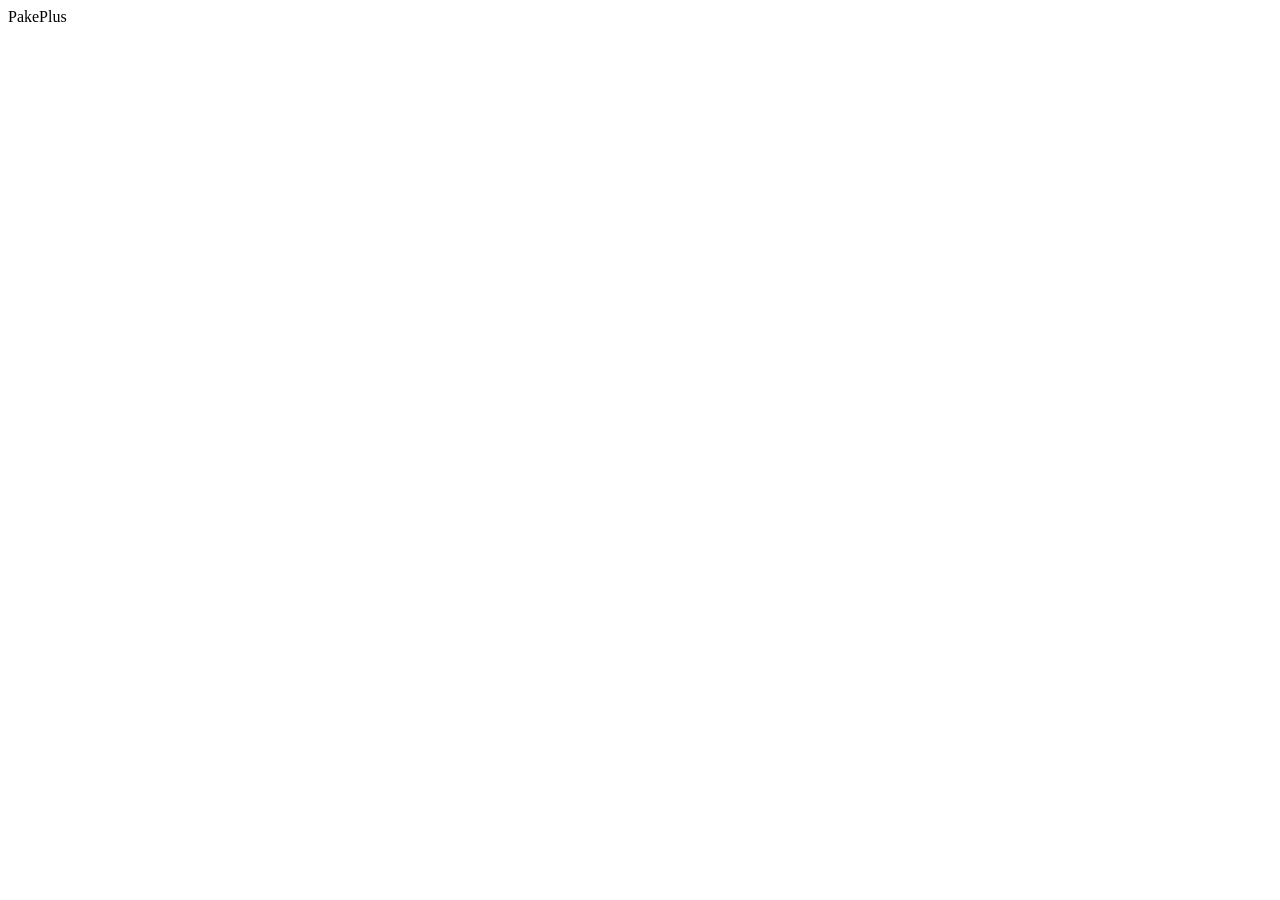
==== scripts/www/index.html @ 9c89e738 "Initial commit" ====
<!DOCTYPE html>
<html lang="en">
    <head>
        <meta charset="UTF-8" />
        <meta name="viewport" content="width=device-width, initial-scale=1.0" />
        <title>PakePlus</title>
    </head>
    <body>
        PakePlus
    </body>
</html>
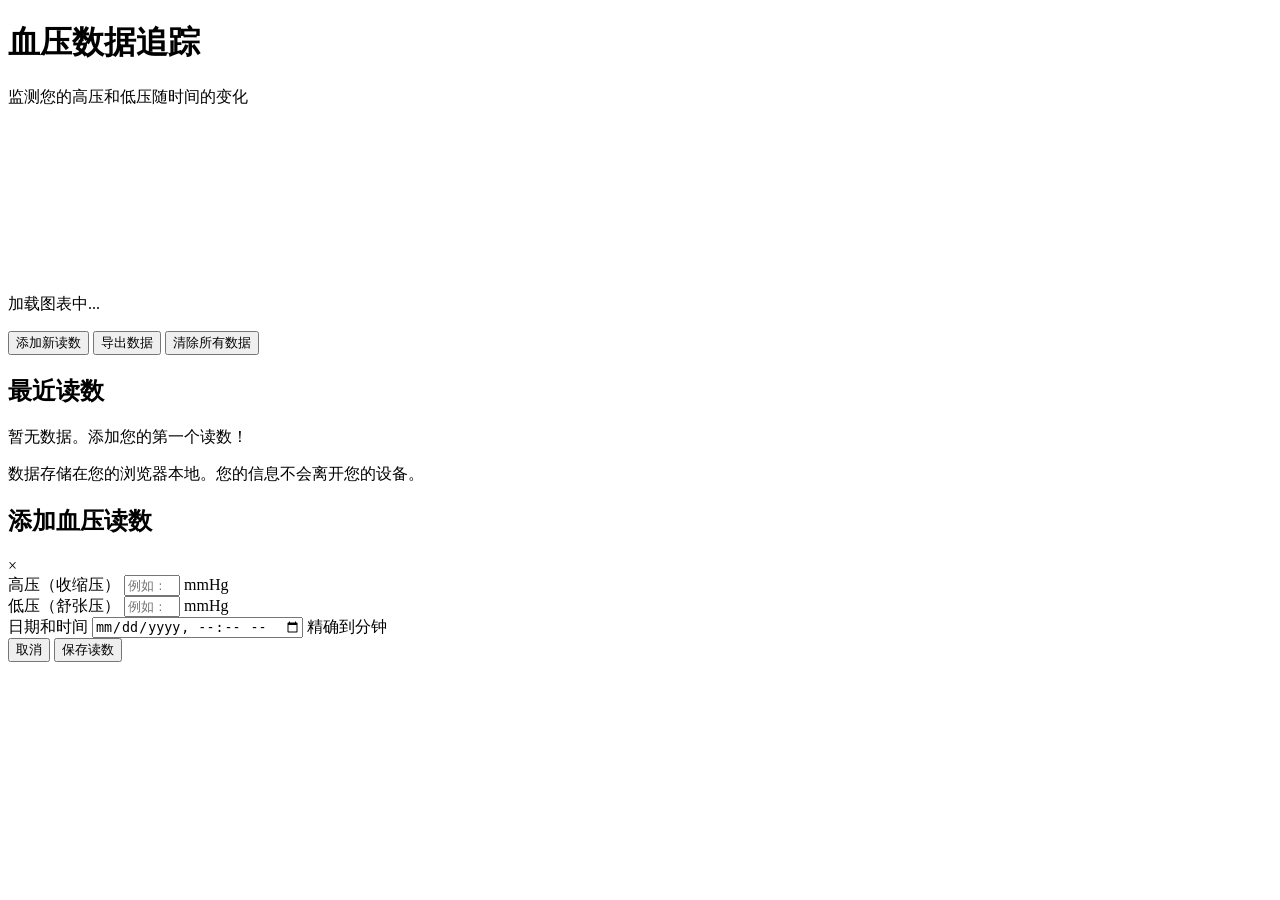
==== commit 92d28ae7: "update src file from pakeplus" ====
--- a/scripts/www/index.html
+++ b/scripts/www/index.html
@@ -1,11 +1,88 @@
 <!DOCTYPE html>
-<html lang="en">
-    <head>
-        <meta charset="UTF-8" />
-        <meta name="viewport" content="width=device-width, initial-scale=1.0" />
-        <title>PakePlus</title>
-    </head>
-    <body>
-        PakePlus
-    </body>
+<html lang="zh">
+<head>
+    <meta charset="UTF-8">
+    <meta name="viewport" content="width=device-width, initial-scale=1.0">
+    <title>血压数据追踪</title>
+    <link rel="stylesheet" href="style.css">
+</head>
+<body>
+    <div class="container">
+        <header>
+            <h1><i class="fas fa-heartbeat"></i> 血压数据追踪</h1>
+            <p class="subtitle">监测您的高压和低压随时间的变化</p>
+        </header>
+
+        <main>
+            <div class="chart-container">
+                <canvas id="bpChart"></canvas>
+                <div id="chartLoading" class="loading-overlay">
+                    <div class="loading-spinner"></div>
+                    <p>加载图表中...</p>
+                </div>
+            </div>
+
+            <div class="controls">
+                <button id="addDataBtn" class="btn-primary">
+                    <i class="fas fa-plus-circle"></i> 添加新读数
+                </button>
+                <button id="exportDataBtn" class="btn-secondary">
+                    <i class="fas fa-download"></i> 导出数据
+                </button>
+                <button id="clearDataBtn" class="btn-secondary">
+                    <i class="fas fa-trash-alt"></i> 清除所有数据
+                </button>
+            </div>
+
+            <div class="data-summary">
+                <h2><i class="fas fa-history"></i> 最近读数</h2>
+                <div id="recentReadings">
+                    <p class="empty-message">暂无数据。添加您的第一个读数！</p>
+                </div>
+            </div>
+        </main>
+
+        <footer>
+            <p>数据存储在您的浏览器本地。您的信息不会离开您的设备。</p>
+        </footer>
+    </div>
+
+    <!-- Modal for input -->
+    <div id="inputModal" class="modal">
+        <div class="modal-content">
+            <div class="modal-header">
+                <h2><i class="fas fa-edit"></i> 添加血压读数</h2>
+                <span class="close">&times;</span>
+            </div>
+            <div class="modal-body">
+                <form id="bpForm">
+                    <div class="form-group">
+                        <label for="systolic"><i class="fas fa-arrow-up"></i> 高压（收缩压）</label>
+                        <input type="number" id="systolic" min="50" max="250" step="1" placeholder="例如：120" required>
+                        <span class="unit">mmHg</span>
+                    </div>
+                    <div class="form-group">
+                        <label for="diastolic"><i class="fas fa-arrow-down"></i> 低压（舒张压）</label>
+                        <input type="number" id="diastolic" min="30" max="150" step="1" placeholder="例如：80" required>
+                        <span class="unit">mmHg</span>
+                    </div>
+                    <div class="form-group">
+                        <label for="time"><i class="far fa-clock"></i> 日期和时间</label>
+                        <input type="datetime-local" id="time" required>
+                        <span class="hint">精确到分钟</span>
+                    </div>
+                    <div class="form-actions">
+                        <button type="button" class="btn-secondary" id="cancelBtn">取消</button>
+                        <button type="submit" class="btn-primary">保存读数</button>
+                    </div>
+                </form>
+            </div>
+        </div>
+    </div>
+
+    <!-- External libraries -->
+    <link rel="stylesheet" href="lib/all.min.css">
+    <script src="lib/chart.min.js"></script>
+    <script src="script.js"></script>
+</body>
 </html>
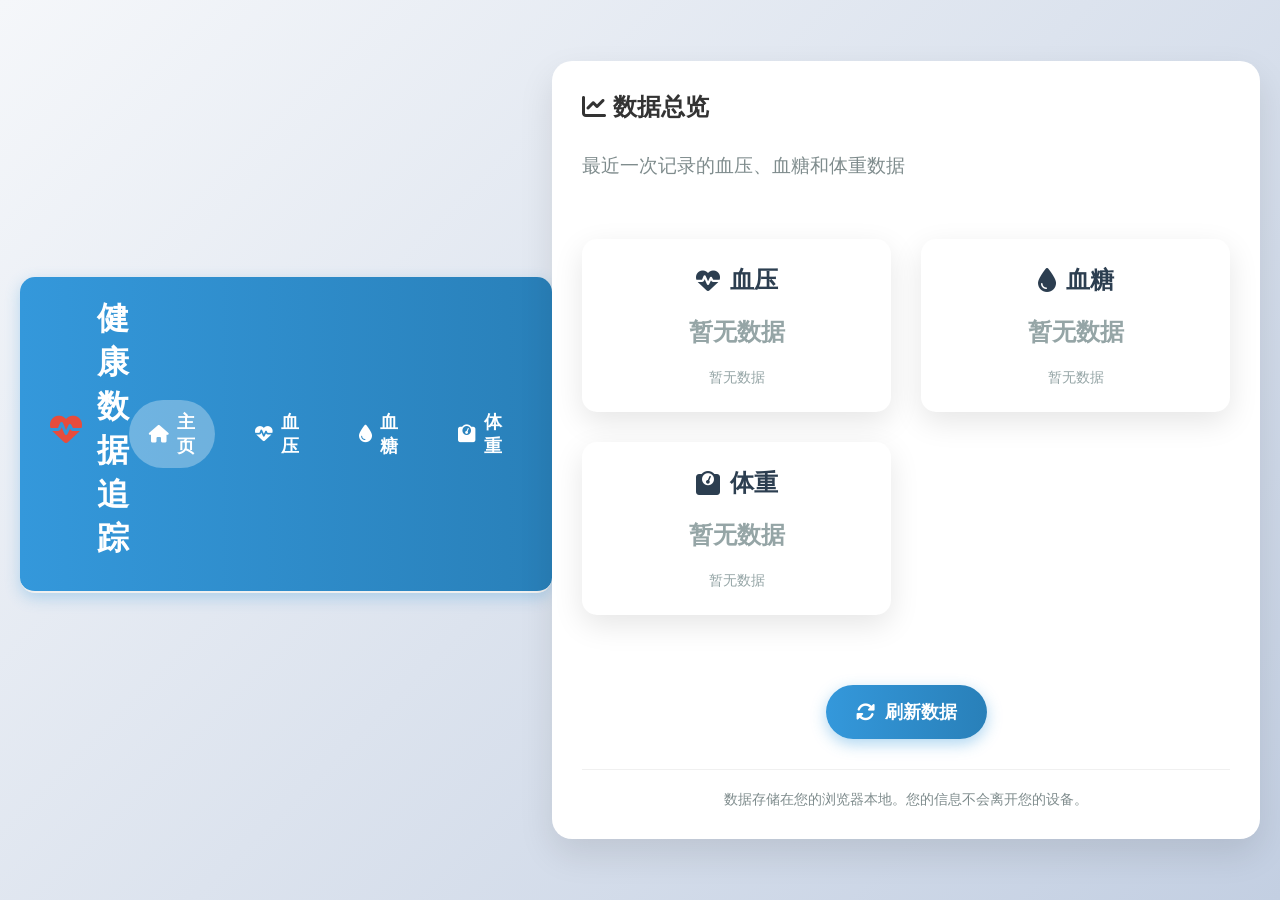
==== commit 686fe34c: "update src file from pakeplus" ====
--- a/scripts/www/index.html
+++ b/scripts/www/index.html
@@ -3,42 +3,159 @@
 <head>
     <meta charset="UTF-8">
     <meta name="viewport" content="width=device-width, initial-scale=1.0">
-    <title>血压数据追踪</title>
+    <title>健康数据追踪</title>
     <link rel="stylesheet" href="style.css">
+    <link rel="stylesheet" href="lib/all.min.css">
+    <style>
+        .overview {
+            display: grid;
+            grid-template-columns: repeat(auto-fit, minmax(300px, 1fr));
+            gap: 30px;
+            margin-top: 30px;
+        }
+        .overview-card {
+            background: white;
+            border-radius: 15px;
+            padding: 25px;
+            box-shadow: 0 10px 30px rgba(0, 0, 0, 0.1);
+            text-align: center;
+            transition: transform 0.3s;
+        }
+        .overview-card:hover {
+            transform: translateY(-10px);
+        }
+        .overview-card h3 {
+            color: #2c3e50;
+            margin-bottom: 15px;
+            font-size: 1.5rem;
+            display: flex;
+            align-items: center;
+            justify-content: center;
+            gap: 10px;
+        }
+        .overview-value {
+            font-size: 3rem;
+            font-weight: 700;
+            color: #3498db;
+            margin: 20px 0;
+        }
+        .overview-unit {
+            font-size: 1.2rem;
+            color: #7f8c8d;
+            margin-left: 5px;
+        }
+        .overview-time {
+            color: #95a5a6;
+            font-size: 0.9rem;
+            margin-top: 10px;
+        }
+        .overview-card.no-data .overview-value {
+            color: #95a5a6;
+            font-size: 1.5rem;
+        }
+        .nav-header {
+            background: linear-gradient(to right, #3498db, #2980b9);
+            padding: 20px 0;
+            margin-bottom: 30px;
+            border-radius: 15px;
+            box-shadow: 0 5px 15px rgba(52, 152, 219, 0.3);
+        }
+        .nav-container {
+            display: flex;
+            justify-content: space-between;
+            align-items: center;
+            max-width: 1200px;
+            margin: 0 auto;
+            padding: 0 30px;
+        }
+        .nav-title {
+            color: white;
+            font-size: 2rem;
+            font-weight: 700;
+            display: flex;
+            align-items: center;
+            gap: 15px;
+        }
+        .nav-links {
+            display: flex;
+            gap: 20px;
+        }
+        .nav-link {
+            color: white;
+            text-decoration: none;
+            font-size: 1.1rem;
+            font-weight: 600;
+            padding: 10px 20px;
+            border-radius: 50px;
+            transition: all 0.3s;
+            display: flex;
+            align-items: center;
+            gap: 8px;
+        }
+        .nav-link:hover {
+            background: rgba(255, 255, 255, 0.2);
+            transform: translateY(-3px);
+        }
+        .nav-link.active {
+            background: rgba(255, 255, 255, 0.3);
+        }
+        @media (max-width: 768px) {
+            .nav-container {
+                flex-direction: column;
+                gap: 20px;
+            }
+            .nav-links {
+                flex-wrap: wrap;
+                justify-content: center;
+            }
+        }
+    </style>
 </head>
 <body>
+    <header class="nav-header">
+        <div class="nav-container">
+            <h1 class="nav-title"><i class="fas fa-heartbeat"></i> 健康数据追踪</h1>
+            <nav class="nav-links">
+                <a href="index.html" class="nav-link active"><i class="fas fa-home"></i> 主页</a>
+                <a href="bloodpressure.html" class="nav-link"><i class="fas fa-heartbeat"></i> 血压</a>
+                <a href="bloodsugar.html" class="nav-link"><i class="fas fa-tint"></i> 血糖</a>
+                <a href="weight.html" class="nav-link"><i class="fas fa-weight"></i> 体重</a>
+            </nav>
+        </div>
+    </header>
+
     <div class="container">
-        <header>
-            <h1><i class="fas fa-heartbeat"></i> 血压数据追踪</h1>
-            <p class="subtitle">监测您的高压和低压随时间的变化</p>
-        </header>
-
         <main>
-            <div class="chart-container">
-                <canvas id="bpChart"></canvas>
-                <div id="chartLoading" class="loading-overlay">
-                    <div class="loading-spinner"></div>
-                    <p>加载图表中...</p>
+            <h2><i class="fas fa-chart-line"></i> 数据总览</h2>
+            <p class="subtitle">最近一次记录的血压、血糖和体重数据</p>
+            
+            <div class="overview" id="overviewContainer">
+                <!-- 血压卡片 -->
+                <div class="overview-card" id="bpCard">
+                    <h3><i class="fas fa-heartbeat"></i> 血压</h3>
+                    <div class="overview-value" id="bpValue">--</div>
+                    <div class="overview-time" id="bpTime">暂无数据</div>
+                </div>
+                
+                <!-- 血糖卡片 -->
+                <div class="overview-card" id="bsCard">
+                    <h3><i class="fas fa-tint"></i> 血糖</h3>
+                    <div class="overview-value" id="bsValue">--</div>
+                    <div class="overview-time" id="bsTime">暂无数据</div>
+                </div>
+                
+                <!-- 体重卡片 -->
+                <div class="overview-card" id="weightCard">
+                    <h3><i class="fas fa-weight"></i> 体重</h3>
+                    <div class="overview-value" id="weightValue">--</div>
+                    <div class="overview-time" id="weightTime">暂无数据</div>
                 </div>
             </div>
-
-            <div class="controls">
-                <button id="addDataBtn" class="btn-primary">
-                    <i class="fas fa-plus-circle"></i> 添加新读数
+            
+            <div class="controls" style="margin-top: 40px;">
+                <button id="refreshBtn" class="btn-primary">
+                    <i class="fas fa-sync-alt"></i> 刷新数据
                 </button>
-                <button id="exportDataBtn" class="btn-secondary">
-                    <i class="fas fa-download"></i> 导出数据
-                </button>
-                <button id="clearDataBtn" class="btn-secondary">
-                    <i class="fas fa-trash-alt"></i> 清除所有数据
-                </button>
-            </div>
-
-            <div class="data-summary">
-                <h2><i class="fas fa-history"></i> 最近读数</h2>
-                <div id="recentReadings">
-                    <p class="empty-message">暂无数据。添加您的第一个读数！</p>
-                </div>
             </div>
         </main>
 
@@ -47,42 +164,78 @@
         </footer>
     </div>
 
-    <!-- Modal for input -->
-    <div id="inputModal" class="modal">
-        <div class="modal-content">
-            <div class="modal-header">
-                <h2><i class="fas fa-edit"></i> 添加血压读数</h2>
-                <span class="close">&times;</span>
-            </div>
-            <div class="modal-body">
-                <form id="bpForm">
-                    <div class="form-group">
-                        <label for="systolic"><i class="fas fa-arrow-up"></i> 高压（收缩压）</label>
-                        <input type="number" id="systolic" min="50" max="250" step="1" placeholder="例如：120" required>
-                        <span class="unit">mmHg</span>
-                    </div>
-                    <div class="form-group">
-                        <label for="diastolic"><i class="fas fa-arrow-down"></i> 低压（舒张压）</label>
-                        <input type="number" id="diastolic" min="30" max="150" step="1" placeholder="例如：80" required>
-                        <span class="unit">mmHg</span>
-                    </div>
-                    <div class="form-group">
-                        <label for="time"><i class="far fa-clock"></i> 日期和时间</label>
-                        <input type="datetime-local" id="time" required>
-                        <span class="hint">精确到分钟</span>
-                    </div>
-                    <div class="form-actions">
-                        <button type="button" class="btn-secondary" id="cancelBtn">取消</button>
-                        <button type="submit" class="btn-primary">保存读数</button>
-                    </div>
-                </form>
-            </div>
-        </div>
-    </div>
-
-    <!-- External libraries -->
-    <link rel="stylesheet" href="lib/all.min.css">
-    <script src="lib/chart.min.js"></script>
-    <script src="script.js"></script>
+    <script>
+        document.addEventListener('DOMContentLoaded', function() {
+            const refreshBtn = document.getElementById('refreshBtn');
+            refreshBtn.addEventListener('click', loadOverviewData);
+            
+            // 初始加载
+            loadOverviewData();
+            
+            function loadOverviewData() {
+                // 血压数据
+                const bpData = JSON.parse(localStorage.getItem('bloodPressureData') || '[]');
+                if (bpData.length > 0) {
+                    const latestBp = bpData[bpData.length - 1];
+                    document.getElementById('bpValue').textContent = `${latestBp.systolic}/${latestBp.diastolic}`;
+                    document.getElementById('bpValue').innerHTML = `${latestBp.systolic}<span class="overview-unit">/</span>${latestBp.diastolic} <span class="overview-unit">mmHg</span>`;
+                    document.getElementById('bpTime').textContent = formatTimeForDisplay(latestBp.time);
+                    document.getElementById('bpCard').classList.remove('no-data');
+                } else {
+                    document.getElementById('bpValue').textContent = '暂无数据';
+                    document.getElementById('bpCard').classList.add('no-data');
+                }
+                
+                // 血糖数据
+                const bsData = JSON.parse(localStorage.getItem('bloodSugarData') || '[]');
+                if (bsData.length > 0) {
+                    const latestBs = bsData[bsData.length - 1];
+                    document.getElementById('bsValue').textContent = latestBs.glucose;
+                    document.getElementById('bsValue').innerHTML = `${latestBs.glucose} <span class="overview-unit">mmol/L</span>`;
+                    document.getElementById('bsTime').textContent = formatTimeForDisplay(latestBs.time);
+                    document.getElementById('bsCard').classList.remove('no-data');
+                } else {
+                    document.getElementById('bsValue').textContent = '暂无数据';
+                    document.getElementById('bsCard').classList.add('no-data');
+                }
+                
+                // 体重数据
+                const weightData = JSON.parse(localStorage.getItem('weightData') || '[]');
+                if (weightData.length > 0) {
+                    const latestWeight = weightData[weightData.length - 1];
+                    document.getElementById('weightValue').textContent = latestWeight.weight;
+                    document.getElementById('weightValue').innerHTML = `${latestWeight.weight} <span class="overview-unit">kg</span>`;
+                    document.getElementById('weightTime').textContent = formatTimeForDisplay(latestWeight.time);
+                    document.getElementById('weightCard').classList.remove('no-data');
+                } else {
+                    document.getElementById('weightValue').textContent = '暂无数据';
+                    document.getElementById('weightCard').classList.add('no-data');
+                }
+            }
+            
+            function formatTimeForDisplay(timeString) {
+                const date = new Date(timeString);
+                const now = new Date();
+                const diffMs = now - date;
+                const diffMins = Math.floor(diffMs / (1000 * 60));
+                const diffHours = Math.floor(diffMs / (1000 * 60 * 60));
+                const diffDays = Math.floor(diffMs / (1000 * 60 * 60 * 24));
+                
+                if (diffMins < 60) {
+                    return `${diffMins} 分钟前`;
+                } else if (diffHours < 24) {
+                    return `${diffHours} 小时前`;
+                } else if (diffDays < 7) {
+                    return `${diffDays} 天前`;
+                } else {
+                    return date.toLocaleDateString('zh-CN', { 
+                        year: 'numeric',
+                        month: 'short', 
+                        day: 'numeric'
+                    });
+                }
+            }
+        });
+    </script>
 </body>
 </html>
--- a/scripts/www/style.css
+++ b/scripts/www/style.css
@@ -0,0 +1,416 @@
+/* CSS Reset and Base Styles */
+* {
+    margin: 0;
+    padding: 0;
+    box-sizing: border-box;
+    font-family: 'Segoe UI', Tahoma, Geneva, Verdana, sans-serif;
+}
+
+body {
+    background: linear-gradient(135deg, #f5f7fa 0%, #c3cfe2 100%);
+    min-height: 100vh;
+    display: flex;
+    justify-content: center;
+    align-items: center;
+    padding: 20px;
+    color: #333;
+}
+
+.container {
+    width: 100%;
+    max-width: 1200px;
+    background-color: white;
+    border-radius: 20px;
+    box-shadow: 0 15px 35px rgba(0, 0, 0, 0.1);
+    overflow: hidden;
+    padding: 30px;
+}
+
+/* Header */
+header {
+    text-align: center;
+    margin-bottom: 30px;
+    padding-bottom: 20px;
+    border-bottom: 2px solid #f0f0f0;
+}
+
+header h1 {
+    color: #2c3e50;
+    font-size: 2.8rem;
+    margin-bottom: 10px;
+    display: flex;
+    align-items: center;
+    justify-content: center;
+    gap: 15px;
+}
+
+header h1 i {
+    color: #e74c3c;
+}
+
+.subtitle {
+    color: #7f8c8d;
+    font-size: 1.2rem;
+    font-weight: 300;
+}
+
+/* Main Content */
+main {
+    display: flex;
+    flex-direction: column;
+    gap: 30px;
+}
+
+/* Chart Container */
+.chart-container {
+    background: #f8f9fa;
+    border-radius: 15px;
+    padding: 25px;
+    box-shadow: inset 0 2px 5px rgba(0,0,0,0.05);
+    position: relative;
+    height: 500px;
+}
+
+/* Controls */
+.controls {
+    display: flex;
+    justify-content: center;
+    gap: 20px;
+    flex-wrap: wrap;
+}
+
+button {
+    border: none;
+    border-radius: 50px;
+    padding: 15px 30px;
+    font-size: 1.1rem;
+    font-weight: 600;
+    cursor: pointer;
+    display: flex;
+    align-items: center;
+    justify-content: center;
+    gap: 10px;
+    transition: all 0.3s ease;
+}
+
+button i {
+    font-size: 1.2rem;
+}
+
+.btn-primary {
+    background: linear-gradient(to right, #3498db, #2980b9);
+    color: white;
+    box-shadow: 0 5px 15px rgba(52, 152, 219, 0.4);
+}
+
+.btn-primary:hover {
+    background: linear-gradient(to right, #2980b9, #1f639b);
+    transform: translateY(-3px);
+    box-shadow: 0 8px 20px rgba(52, 152, 219, 0.6);
+}
+
+.btn-secondary {
+    background: linear-gradient(to right, #95a5a6, #7f8c8d);
+    color: white;
+    box-shadow: 0 5px 15px rgba(149, 165, 166, 0.4);
+}
+
+.btn-secondary:hover {
+    background: linear-gradient(to right, #7f8c8d, #6c7b7d);
+    transform: translateY(-3px);
+    box-shadow: 0 8px 20px rgba(149, 165, 166, 0.6);
+}
+
+/* Data Summary */
+.data-summary {
+    background: #f8f9fa;
+    border-radius: 15px;
+    padding: 25px;
+    box-shadow: inset 0 2px 5px rgba(0,0,0,0.05);
+}
+
+.data-summary h2 {
+    color: #2c3e50;
+    margin-bottom: 20px;
+    display: flex;
+    align-items: center;
+    gap: 10px;
+    font-size: 1.8rem;
+}
+
+#recentReadings {
+    min-height: 100px;
+    display: flex;
+    flex-direction: column;
+    gap: 15px;
+}
+
+.reading-item {
+    background: white;
+    border-radius: 10px;
+    padding: 15px 20px;
+    display: flex;
+    justify-content: space-between;
+    align-items: center;
+    box-shadow: 0 3px 10px rgba(0,0,0,0.08);
+    border-left: 5px solid #3498db;
+    transition: transform 0.2s;
+}
+
+.reading-item:hover {
+    transform: translateX(5px);
+}
+
+.reading-item.systolic-high {
+    border-left-color: #e74c3c;
+}
+
+.reading-item.diastolic-high {
+    border-left-color: #f39c12;
+}
+
+.reading-info {
+    display: flex;
+    flex-direction: column;
+}
+
+.reading-value {
+    font-size: 1.5rem;
+    font-weight: 700;
+    color: #2c3e50;
+}
+
+.reading-value span {
+    font-size: 1rem;
+    color: #7f8c8d;
+    margin-left: 5px;
+}
+
+.reading-time {
+    color: #7f8c8d;
+    font-size: 0.9rem;
+    margin-top: 5px;
+}
+
+.reading-actions button {
+    padding: 8px 15px;
+    font-size: 0.9rem;
+    background: #e74c3c;
+    color: white;
+    border-radius: 5px;
+}
+
+.empty-message {
+    text-align: center;
+    color: #95a5a6;
+    font-style: italic;
+    padding: 30px;
+    font-size: 1.2rem;
+}
+
+/* Footer */
+footer {
+    margin-top: 30px;
+    text-align: center;
+    color: #7f8c8d;
+    font-size: 0.9rem;
+    padding-top: 20px;
+    border-top: 1px solid #f0f0f0;
+}
+
+/* Modal */
+.modal {
+    display: none;
+    position: fixed;
+    top: 0;
+    left: 0;
+    width: 100%;
+    height: 100%;
+    background-color: rgba(0, 0, 0, 0.7);
+    z-index: 1000;
+    justify-content: center;
+    align-items: center;
+    padding: 20px;
+}
+
+.modal-content {
+    background: white;
+    border-radius: 20px;
+    width: 100%;
+    max-width: 500px;
+    overflow: hidden;
+    box-shadow: 0 20px 50px rgba(0, 0, 0, 0.3);
+    animation: modalFadeIn 0.3s ease-out;
+}
+
+@keyframes modalFadeIn {
+    from { opacity: 0; transform: translateY(-30px); }
+    to { opacity: 1; transform: translateY(0); }
+}
+
+.modal-header {
+    background: linear-gradient(to right, #3498db, #2980b9);
+    color: white;
+    padding: 25px 30px;
+    display: flex;
+    justify-content: space-between;
+    align-items: center;
+}
+
+.modal-header h2 {
+    font-size: 1.8rem;
+    display: flex;
+    align-items: center;
+    gap: 10px;
+}
+
+.close {
+    font-size: 2rem;
+    cursor: pointer;
+    transition: transform 0.2s;
+}
+
+.close:hover {
+    transform: scale(1.2);
+}
+
+.modal-body {
+    padding: 30px;
+}
+
+/* Form Styles */
+.form-group {
+    margin-bottom: 25px;
+}
+
+.form-group label {
+    display: block;
+    margin-bottom: 8px;
+    font-weight: 600;
+    color: #2c3e50;
+    font-size: 1.1rem;
+    display: flex;
+    align-items: center;
+    gap: 10px;
+}
+
+.form-group input {
+    width: 100%;
+    padding: 15px;
+    border: 2px solid #ddd;
+    border-radius: 10px;
+    font-size: 1.1rem;
+    transition: border-color 0.3s;
+}
+
+.form-group input:focus {
+    border-color: #3498db;
+    outline: none;
+    box-shadow: 0 0 0 3px rgba(52, 152, 219, 0.2);
+}
+
+.form-group .unit {
+    position: absolute;
+    right: 15px;
+    top: 50%;
+    transform: translateY(-50%);
+    color: #7f8c8d;
+    font-weight: 600;
+}
+
+.form-group {
+    position: relative;
+}
+
+.form-group .hint {
+    display: block;
+    margin-top: 5px;
+    color: #95a5a6;
+    font-size: 0.9rem;
+}
+
+.form-actions {
+    display: flex;
+    justify-content: flex-end;
+    gap: 15px;
+    margin-top: 30px;
+}
+
+/* Loading Overlay */
+.loading-overlay {
+    position: absolute;
+    top: 0;
+    left: 0;
+    width: 100%;
+    height: 100%;
+    background: rgba(248, 249, 250, 0.9);
+    display: flex;
+    flex-direction: column;
+    justify-content: center;
+    align-items: center;
+    z-index: 10;
+    border-radius: 15px;
+}
+
+.loading-spinner {
+    width: 50px;
+    height: 50px;
+    border: 5px solid #f3f3f3;
+    border-top: 5px solid #3498db;
+    border-radius: 50%;
+    animation: spin 1s linear infinite;
+    margin-bottom: 15px;
+}
+
+@keyframes spin {
+    0% { transform: rotate(0deg); }
+    100% { transform: rotate(360deg); }
+}
+
+.loading-overlay p {
+    color: #2c3e50;
+    font-size: 1.2rem;
+    font-weight: 600;
+}
+
+/* Ensure buttons are always clickable */
+button:disabled {
+    opacity: 0.6;
+    cursor: not-allowed;
+}
+
+/* Responsive */
+@media (max-width: 768px) {
+    .container {
+        padding: 20px;
+    }
+    
+    header h1 {
+        font-size: 2.2rem;
+        flex-direction: column;
+        gap: 10px;
+    }
+    
+    .chart-container {
+        height: 400px;
+        padding: 15px;
+    }
+    
+    .controls {
+        flex-direction: column;
+    }
+    
+    button {
+        width: 100%;
+    }
+    
+    .reading-item {
+        flex-direction: column;
+        align-items: flex-start;
+        gap: 10px;
+    }
+    
+    .reading-actions {
+        align-self: flex-end;
+    }
+}
